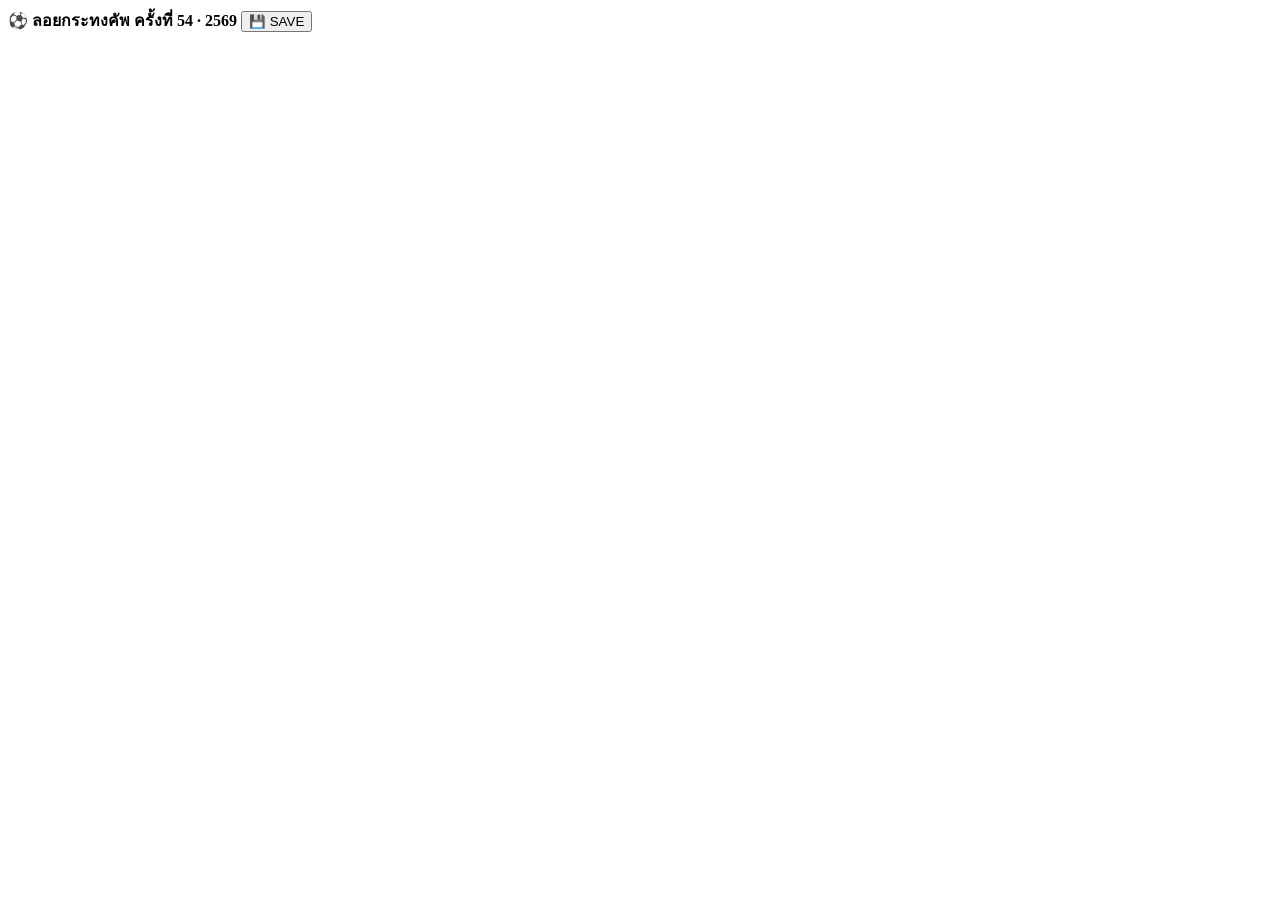
==== web/index.html @ 46dd85cf "Add tournament web app entry point" ====
<!doctype html>
<html lang="th">
<head>
<meta charset="utf-8">
<meta name="viewport" content="width=device-width,initial-scale=1">
<title>ลอยกระทงคัพ 54</title>
<meta name="theme-color" content="#0b6b5f">
<link rel="manifest" href="manifest.webmanifest">
<link rel="icon" href="assets/icons/icon-192.png">
<link rel="apple-touch-icon" href="assets/icons/icon-192.png">
<link rel="stylesheet" href="css/app.css">
<link rel="stylesheet" href="css/savebar.css">
</head>
<body>
<header>
  <b id="hd">⚽ ลอยกระทงคัพ ครั้งที่ 54 · 2569</b>
  <span class="hr">
    <span id="st"></span>
    <button id="saveBtn" type="button" title="บันทึก (Ctrl+S)">💾 SAVE</button>
  </span>
</header>
<nav id="nav"></nav>
<main id="app"></main>
<div id="pr"></div>
<div id="toast" role="status" aria-live="polite"></div>
<script src="config.js"></script>
<script src="js/data/seed-data.js"></script>
<script src="js/core/state.js"></script>
<script src="js/data/doc-forms.js"></script>
<script src="js/core/mutations.js"></script>
<script src="js/views/menu-teams-draw.js"></script>
<script src="js/views/program.js"></script>
<script src="js/views/registry-lineup.js"></script>
<script src="js/views/disciplinary-docs.js"></script>
<script src="js/core/print.js"></script>
<script src="js/core/images-cover.js"></script>
<script src="js/views/projector.js"></script>
<script src="js/views/results-home.js"></script>
<script src="js/views/settings.js"></script>
<script src="js/core/shift-dates.js"></script>
<script src="js/core/router.js"></script>
<script src="js/core/sync.js"></script>
<script src="js/core/savebar.js"></script>
<script src="js/core/events.js"></script>
<script src="js/core/pwa.js"></script>
<script src="js/core/boot.js"></script>
</body>
</html>
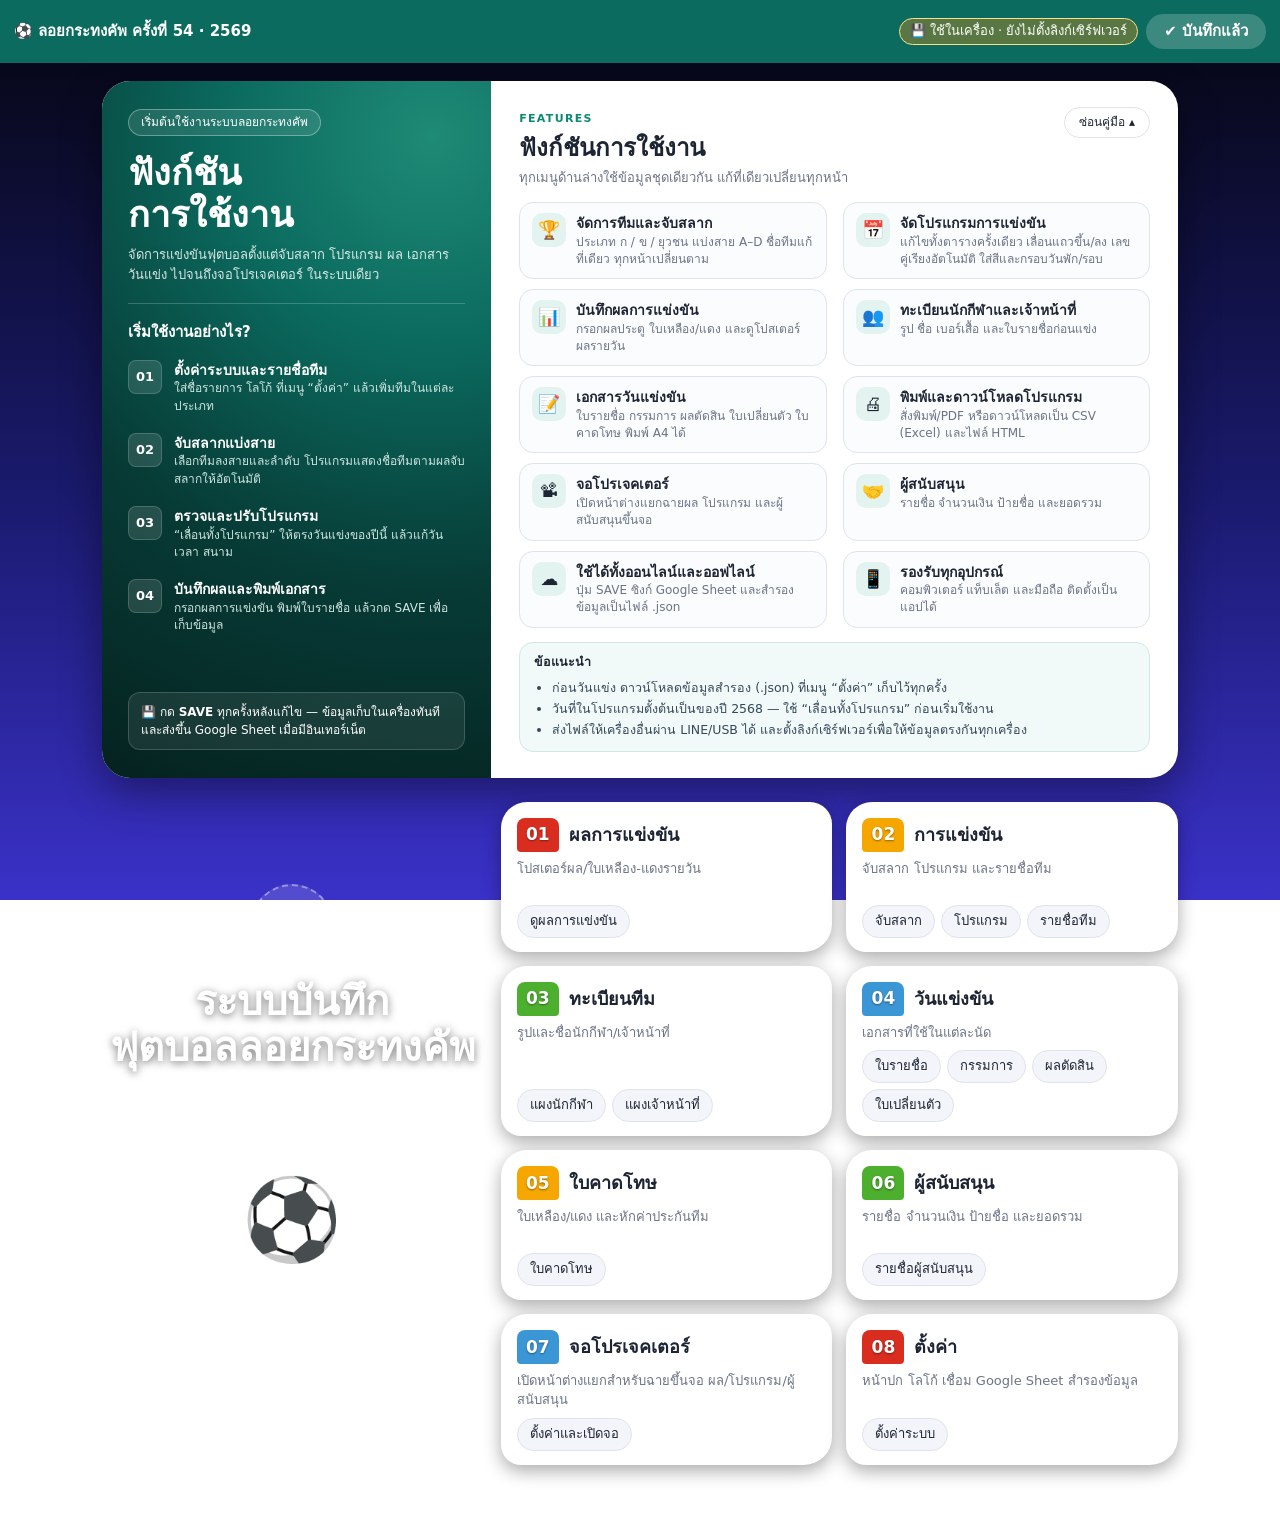
==== commit aa420d1b: "Load restored 2026 event data" ====
--- a/web/index.html
+++ b/web/index.html
@@ -23,11 +23,15 @@
 <main id="app"></main>
 <div id="pr"></div>
 <div id="toast" role="status" aria-live="polite"></div>
+
+<!-- 1) ตั้งค่า + ข้อมูลตั้งต้น -->
 <script src="config.js"></script>
-<script src="js/data/seed-data.js"></script>
+<script src="js/data/current-data.js"></script>
+<!-- 2) แกนระบบ (state / ฟอร์ม / การแก้ไขข้อมูล) -->
 <script src="js/core/state.js"></script>
 <script src="js/data/doc-forms.js"></script>
 <script src="js/core/mutations.js"></script>
+<!-- 3) หน้าจอ -->
 <script src="js/views/menu-teams-draw.js"></script>
 <script src="js/views/program.js"></script>
 <script src="js/views/registry-lineup.js"></script>
@@ -38,11 +42,13 @@
 <script src="js/views/results-home.js"></script>
 <script src="js/views/settings.js"></script>
 <script src="js/core/shift-dates.js"></script>
-<script src="js/core/router.js"></script>
+<script src="js/core/router.js"></script>   <!-- ต้องอยู่หลังไฟล์ views ทั้งหมด (อ้างอิงฟังก์ชันหน้าจอ) -->
+<!-- 4) บันทึก / ซิงก์ / ออฟไลน์ -->
 <script src="js/core/sync.js"></script>
 <script src="js/core/savebar.js"></script>
 <script src="js/core/events.js"></script>
 <script src="js/core/pwa.js"></script>
+<!-- 5) เริ่มระบบ -->
 <script src="js/core/boot.js"></script>
 </body>
 </html>
--- a/web/css/app.css
+++ b/web/css/app.css
@@ -0,0 +1,105 @@
+:root{--bg:#f6f7fb;--c:#fff;--t:#1d2433;--m:#6b7385;--p:#0b6b5f;--l:#dfe3ec;--r:#d92d20}
+*{box-sizing:border-box}body{margin:0;font:15px/1.45 Sarabun,"Noto Sans Thai",system-ui,sans-serif;background:var(--bg);color:var(--t)}
+header{display:flex;justify-content:space-between;gap:8px;flex-wrap:wrap;align-items:center;padding:10px 14px;background:var(--p);color:#fff;position:sticky;top:0;z-index:5}
+#st{font-size:13px;background:#0003;padding:3px 10px;border-radius:99px}
+nav{display:flex;gap:6px;padding:8px 12px;overflow-x:auto}nav button,.chips button{border:1px solid var(--l);background:var(--c);padding:7px 14px;border-radius:99px;font:inherit;white-space:nowrap}
+button.on{background:var(--p);color:#fff;border-color:var(--p)}
+main{padding:0 12px 40px;max-width:1100px;margin:auto}
+section{background:var(--c);border:1px solid var(--l);border-radius:12px;padding:12px;margin:10px 0}
+h3{margin:0 0 8px}small{color:var(--m);font-weight:400}
+.gs{display:grid;grid-template-columns:repeat(auto-fit,minmax(210px,1fr));gap:10px}.g{display:flex;flex-direction:column;gap:6px}
+select,input{font:inherit;padding:6px 8px;border:1px solid var(--l);border-radius:8px;background:#fff;color:var(--t);width:100%;min-width:0}
+select.dup{border-color:var(--r);background:#fee4e2}
+.z{float:right;font-size:12px;color:var(--m)}.z input{width:48px;padding:2px 4px}
+.cols{display:grid;grid-template-columns:repeat(auto-fit,minmax(240px,1fr));gap:10px}.cols label{display:flex;gap:6px;align-items:center;margin:4px 0}
+.hint{color:var(--m);font-size:13px}.warn{background:#fffaeb;border:1px solid #fedf89;border-radius:10px;padding:8px 12px;margin:8px 0;font-size:13px}
+.tw{overflow-x:auto}table{border-collapse:collapse;width:100%;min-width:880px;background:var(--c)}
+td,th{border-bottom:1px solid var(--l);padding:4px;text-align:left;vertical-align:middle}th{font-size:12px;color:var(--m)}
+td input.s{width:84px}td input[type=date]{width:140px}.sc{white-space:nowrap;width:112px}.sc input{width:44px;text-align:center}
+tr.off{opacity:.45}tr.note td{background:#eef4ff}i.ph{color:var(--m)}i.off{color:var(--r)}
+.chips,.btns{display:flex;gap:6px;flex-wrap:wrap;margin:8px 0;align-items:center}.chips input{width:150px}.btns button{padding:8px 14px;border-radius:8px;border:1px solid var(--p);background:#fff;color:var(--p);font:inherit}
+th{background:#95B3D7;color:#000}.cp{display:inline-block;min-width:34px;text-align:center;font-weight:700;padding:2px 6px;border-radius:4px}.ac{white-space:nowrap}.ac button,.ed button{border:1px solid var(--l);background:#fff;border-radius:6px;padding:3px 8px;font:inherit;cursor:pointer}tr.ed td{background:#eaf3ff}tr.ed select{width:auto;padding:4px}.nb{display:inline-flex;min-width:26px;height:26px;border-radius:13px;align-items:center;justify-content:center;font-weight:700;font-size:13px;margin-right:6px;flex:none;color:#000}.sl,.tr,.pn,.lr{display:flex;align-items:center;gap:4px;margin:3px 0}.sl select,.pn input{flex:1}.tr>span:first-of-type,.lr span{flex:1}.lr select{width:64px}nav{flex-wrap:wrap}.gl{font-size:12px;color:var(--m);margin:0 2px 0 8px;align-self:center}.fg{display:grid;grid-template-columns:repeat(auto-fit,minmax(200px,1fr));gap:8px}.fg label,.gs>label{font-size:13px;color:var(--m)}textarea{width:100%;min-height:60px;font:inherit;border:1px solid var(--l);border-radius:8px;padding:6px}.tr button{border:1px solid var(--l);background:#fff;border-radius:6px;padding:2px 6px}#pr{display:none;background:#fff;color:#000;font-size:12px;-webkit-print-color-adjust:exact;print-color-adjust:exact}body.printing>*:not(#pr){display:none!important}body.printing #pr{display:block}@media print{body>*:not(#pr){display:none!important}#pr{display:block}}.pth{text-align:center;margin-bottom:6px}.pgrid{display:grid;gap:10px}.phd{font-weight:700;padding:3px 6px;border:1px solid #000}.pt{border-collapse:collapse;width:100%;min-width:0}.pt td,.pt th{border:1px solid #000;padding:1px 4px;font-size:11.5px;height:5.6mm;text-align:left}.pt th{background:#fff;color:#000}.pt td:nth-child(n+3),.pt th:nth-child(n+3),.pt td:first-child,.pt th:first-child{width:9mm;text-align:center}.ps{font-size:11px;margin-top:4px}.th{display:inline-flex;width:38px;height:48px;border:1px dashed #999;border-radius:6px;align-items:center;justify-content:center;overflow:hidden;background:#fff;cursor:pointer;flex:none}.th img{width:100%;height:100%;object-fit:cover}.sf{display:flex;align-items:flex-end;gap:6px}.sf label{flex:1}.sf .th{width:56px;height:70px}.ac button{padding:1px 5px}.lr .jn{width:60px;flex:none}.tg{border:1px solid #F97316;background:#fff;color:#F97316;border-radius:6px;padding:2px 8px;font:inherit;font-size:12px}.tg.on{background:#F97316;color:#fff}.pt th{font-size:10px}.lgw{position:relative;display:block;flex:none;width:30px;height:30px}.lgt{display:flex;width:30px;height:30px;border:1px dashed #999;border-radius:6px;align-items:center;justify-content:center;overflow:hidden;background:#fff;cursor:pointer;font-size:14px}.lgt img{width:100%;height:100%;object-fit:contain}.lgx{position:absolute;top:-6px;right:-6px;width:15px;height:15px;border:0;border-radius:50%;background:#d92d20;color:#fff;font-size:9px;line-height:15px;padding:0;cursor:pointer}.lgw.big,.lgw.big .lgt{width:64px;height:64px}.hl{height:30px;width:30px;object-fit:contain;vertical-align:middle;margin-right:8px;border-radius:6px;background:#fff}.cvg{display:flex;gap:10px;flex-wrap:wrap;align-items:flex-end}.cvg label{font-size:13px;color:var(--m)}.mc{background:#fff;border:1px solid var(--l);border-radius:12px;padding:8px 10px}.mh{display:flex;justify-content:space-between;align-items:center;font-size:12px;color:var(--m);margin-bottom:6px;gap:6px}.mt{display:grid;grid-template-columns:1fr auto 1fr;gap:8px;align-items:center}.mt .tm{display:flex;align-items:center;gap:6px;min-width:0;font-weight:500}.mt .tm:last-child{justify-content:flex-end;text-align:right}.mt .tm img{width:26px;height:26px;object-fit:contain;flex:none;border-radius:4px}.mt .tm.w{font-weight:800}.ms{display:flex;align-items:center;gap:4px;font-size:20px;font-weight:700}.ms input{width:46px;text-align:center;font-size:18px;font-weight:700;padding:3px}.ms.vs{color:var(--m);font-size:14px}.mv{font-size:12px;color:var(--m);margin-top:6px;display:flex;justify-content:space-between;gap:6px;flex-wrap:wrap}.bdg{display:inline-block;padding:1px 8px;border-radius:99px;font-size:11px;border:1px solid}.dh{display:flex;align-items:baseline;gap:8px;flex-wrap:wrap}.stt{display:flex;gap:10px;flex-wrap:wrap;margin:8px 0}.stt div{background:#fff;border:1px solid var(--l);border-radius:10px;padding:6px 14px;font-size:13px;color:var(--m)}.stt b{display:block;font-size:20px;color:var(--t)}.rb{background:#eef0f4;border-radius:10px;padding:6px 12px;font-weight:600;font-size:13px;margin-top:8px}.ps{--pf:14px;font-size:var(--pf);width:100%;max-width:560px;margin:14px auto;border-radius:18px;overflow:hidden;background:linear-gradient(180deg,#fff3d6,#f4dca4);position:relative;padding:1em 1em 1.2em;box-shadow:0 6px 24px #0003;color:#2b2d5a;text-align:center}
+.ps.pp{max-width:none;width:100%;--pf:18.3px;margin:0;border-radius:0;box-shadow:none}
+.pg{width:194mm;height:281mm;overflow:hidden;page-break-after:always;break-after:page;background:linear-gradient(180deg,#fff3d6,#f4dca4)}.pg:last-child{page-break-after:auto;break-after:auto}
+.ps-h{display:grid;grid-template-columns:5.4em 1fr 5.4em;align-items:start;gap:.4em}
+.ps-org{font-size:.78em;font-weight:700;color:#3b4a7a;line-height:1.1;margin-bottom:.15em}
+.ps-lg{width:5em;height:5em;object-fit:contain;border-radius:50%;background:#fff;display:block;margin:0 auto}.ps-lg.e{background:#ffffff66;border:.1em dashed #0003}
+.ps-t{font-size:2.1em;font-weight:800;line-height:1.1;color:#2f8fe0;text-shadow:-.05em -.05em 0 #fff,.05em -.05em 0 #fff,-.05em .05em 0 #fff,.05em .05em 0 #fff,0 .1em .14em #0004}
+.ps-v{font-size:1.05em;font-weight:700;color:#2b2d5a;text-shadow:-.04em -.04em 0 #fff,.04em -.04em 0 #fff,-.04em .04em 0 #fff,.04em .04em 0 #fff;margin-top:.1em}
+.ps-d{font-size:1.45em;font-weight:800;color:#5b21b6;text-shadow:-.04em -.04em 0 #fff,.04em -.04em 0 #fff,-.04em .04em 0 #fff,.04em .04em 0 #fff;margin-top:.1em}
+.ps-c{margin-top:.9em;border-radius:1.1em;padding:.5em .6em .9em;position:relative;overflow:hidden;text-align:center;--c1:#C7D2FE;--c2:#6366F1;--c3:#E0E7FF;background:radial-gradient(circle at 94% 6%,var(--c3) 0 13%,transparent 14%),radial-gradient(circle at 5% 97%,var(--c3) 0 11%,transparent 12%),repeating-linear-gradient(135deg,rgba(255,255,255,.26) 0 .7em,transparent .7em 1.7em),linear-gradient(160deg,var(--c1),var(--c2));box-shadow:inset 0 0 0 .12em #fff8}
+.ps-c::after{content:'⚽';position:absolute;right:.3em;bottom:-.2em;font-size:5em;opacity:.13;pointer-events:none}
+.ps-c.k-ก{--c1:#FFE27A;--c2:#F2A900;--c3:#FFF4C2}.ps-c.k-ข{--c1:#8BE8AB;--c2:#1E9E57;--c3:#DDF9E8}.ps-c.k-ย{--c1:#FFB9EA;--c2:#D63A9B;--c3:#FFE5F7}
+.ps-ct{font-size:1.9em;font-weight:800;line-height:1.1;margin:.05em 0 .3em;color:#FFE58A;text-shadow:.04em .04em 0 #B7791F,.08em .08em 0 #8a5a0a,0 .14em .2em #0007,-.03em -.03em 0 #fff8}
+.ps-m{margin-top:.5em;position:relative;z-index:1}.ps-cap{font-size:.72em;color:#fff;font-weight:700;text-shadow:0 .05em .12em #0007;text-align:left;margin:0 0 .15em .4em}
+.ps-b{display:grid;grid-template-columns:1fr 2.3em 1fr;align-items:center;background:#ffffffdd;border-radius:.7em;padding:.35em .4em;gap:.35em}.ps-tm{display:flex;flex-direction:column;align-items:center;justify-content:flex-start;gap:.2em;text-align:center;min-width:0}
+.ps-n{text-align:center;font-weight:800;font-size:1.12em;line-height:1.15;word-break:break-word;color:#1f2547}.ps-n i{font-weight:500;opacity:.6}
+.ps-vs{width:2.2em;height:2.2em;border-radius:50%;background:#111;color:#fff;font-weight:900;display:grid;place-items:center;font-size:.85em}
+.ps-tl{width:3.6em;height:3.6em;border-radius:50%;background:#fff;display:grid;place-items:center;overflow:hidden;border:.06em solid #0002;opacity:1}.ps-tl img{width:100%;height:100%;object-fit:contain}.ps-tl.e{opacity:.5;font-size:1.2em}
+.ps-s{display:grid;grid-template-columns:1fr auto 1fr;align-items:start;margin-top:.25em;gap:.3em}
+.ps-sc,.ps-pn,.ps-cn{color:#3b4a7a;-webkit-text-stroke:.16em #fff;paint-order:stroke fill;font-weight:900;white-space:nowrap}.ps-sc{font-size:3.3em;line-height:1.05}.ps-sc.nr{font-size:1.7em;opacity:.55;padding-top:.3em}.ps-pn{font-size:1.7em;line-height:1;margin-top:-.1em}
+.ps-cd{display:flex;gap:.35em;align-items:flex-start;padding-top:.2em}.ps-cd.l{justify-content:flex-end}.ps-cd.r{justify-content:flex-start}
+.ps-cb{display:flex;flex-direction:column;align-items:center;min-width:2.4em}.ps-sq{width:2.3em;height:2.3em;box-shadow:0 .08em .15em #0004}.ps-sq.y{background:#FFF200}.ps-sq.r{background:#FF2D20}.ps-cn{font-size:1.7em;line-height:1.05}
+.ps-e{display:grid;grid-template-columns:repeat(4,1fr);gap:.3em;background:#ffffffee;border-radius:.6em;padding:.4em;margin-top:.35em;font-size:.82em;text-align:left}.ps-e label{display:flex;flex-direction:column;font-size:.85em;color:#555}.ps-e input{width:100%;padding:.25em .3em;font-size:1.1em}
+body.mn{background:linear-gradient(180deg,#05050f 0%,#1a1a6e 55%,#3a31c8 100%) fixed;min-height:100vh}body.mn nav{display:none}body.mn main{max-width:1100px}
+.mn-w{display:grid;grid-template-columns:minmax(220px,.9fr) 1.6fr;gap:18px;align-items:center;padding:18px 0 28px;color:#fff}
+.mn-l{text-align:center}.mn-org{width:84px;height:84px;object-fit:contain;border-radius:50%;background:#fff;display:block;margin:0 auto 10px}.mn-org.e{display:grid;place-items:center;font-size:34px;border:2px dashed #fff6;background:#ffffff22}
+.mn-t{font-size:clamp(26px,5vw,40px);font-weight:800;line-height:1.15;margin:6px 0 16px;text-shadow:0 2px 8px #0008}
+.mn-big{width:min(280px,70%);aspect-ratio:1;object-fit:contain;display:block;margin:0 auto;border-radius:50%;background:#ffffff14}.mn-big.e{display:grid;place-items:center;font-size:80px;border:2px dashed #fff5}
+.mn-s{font-size:13px;opacity:.75;margin-top:10px}.mn-s a{color:#fff;text-decoration:underline;cursor:pointer}
+.mn-g{display:grid;grid-template-columns:repeat(2,1fr);gap:14px}
+.mn-c{background:#fff;color:var(--t);border-radius:26px 22px 28px 20px;padding:16px 16px 14px;min-height:150px;display:flex;flex-direction:column;gap:8px;box-shadow:0 6px 18px #0005;cursor:pointer;transition:transform .12s,box-shadow .12s;text-align:left;border:0;font:inherit;position:relative}
+.mn-c:hover,.mn-c:focus-visible{transform:translateY(-3px);box-shadow:0 10px 24px #0007;outline:3px solid #ffd54a}
+.mn-h{display:flex;align-items:center;gap:10px}.mn-n{min-width:42px;height:34px;border-radius:8px 8px 4px 4px;color:#fff;font-weight:800;font-size:17px;display:grid;place-items:center;text-shadow:0 1px 2px #0006;flex:none}
+.mn-n.a{background:#D92D20}.mn-n.b{background:#F5A700}.mn-n.c{background:#4CAF2E}.mn-n.d{background:#3B96D6}
+.mn-ti{font-weight:800;font-size:18px;line-height:1.2}.mn-d{font-size:13px;color:var(--m)}
+.mn-o{display:flex;gap:6px;flex-wrap:wrap;margin-top:auto}.mn-o button{border:1px solid var(--l);background:#f3f5fa;border-radius:99px;padding:6px 12px;font:inherit;font-size:13px;cursor:pointer;color:var(--t)}.mn-o button:hover{background:var(--p);color:#fff;border-color:var(--p)}
+@media(min-width:761px){.mn-c:last-child:nth-child(odd){grid-column:1/-1}}
+@media(max-width:760px){.mn-w{grid-template-columns:1fr}.mn-big{width:150px}.mn-g{grid-template-columns:1fr}.mn-c{min-height:0}}
+@media print{body.mn{background:#fff}}
+@media screen{.tw tr.sn td{border-bottom:1px dotted #d3d9e6}.tw tr.de td{border-bottom:2px solid #8fa8cf}}
+tr.gap td{padding:0;border:0;background:transparent;height:14px;text-align:center;line-height:14px}tr.gap .gp{font-size:11px;opacity:.35;transition:opacity .12s}tr.gap:hover .gp,tr.gap:focus-within .gp{opacity:1}tr.gap button{font-size:11px;padding:1px 8px;margin:0 3px;border-radius:99px}@media(hover:none){tr.gap .gp{opacity:.8}}@media print{tr.gap{display:none}}
+
+body.scr{background:linear-gradient(180deg,#05050f 0%,#1a1a6e 55%,#3a31c8 100%) fixed;color:#fff;overflow:hidden;height:100vh}body.scr header,body.scr nav{display:none}body.scr main{max-width:none;padding:0;height:100vh}
+.sc-root{font-size:min(1.9vw,3.3vh);height:100vh;display:flex;flex-direction:column;padding:2.2vh 2.4vw 1.6vh;animation:scf .5s ease}@keyframes scf{from{opacity:0}to{opacity:1}}
+.sc-h{display:flex;align-items:center;gap:1em;margin-bottom:.8em}.sc-h img,.sc-h .e{width:3.4em;height:3.4em;object-fit:contain;border-radius:50%;background:#fff;flex:none}.sc-h .e{background:#ffffff22;border:.08em dashed #fff6}
+.sc-ht{flex:1;min-width:0}.sc-ht b{display:block;font-size:1.7em;line-height:1.15;text-shadow:0 .08em .3em #0008}.sc-ht span{opacity:.85;font-size:1em}
+.sc-g{flex:1;min-height:0;display:grid;grid-template-columns:1fr 1fr;grid-auto-rows:1fr;gap:.8em}
+.sc-c{background:#fff;color:#1d2433;border-radius:1.4em 1.1em 1.5em 1em;padding:.7em .9em;display:flex;flex-direction:column;justify-content:space-between;min-height:0;box-shadow:0 .3em 1em #0006}
+.sc-c.w{grid-column:1/-1;background:#d9d9d9;align-items:center;justify-content:center;font-size:1.3em;font-weight:800;text-align:center}
+.sc-cap{font-size:.78em;color:#6b7385;display:flex;flex-wrap:wrap;gap:.3em .7em;align-items:center}.sc-cp{padding:.05em .7em;border-radius:99px;color:#1d2433;font-weight:800}
+.sc-b{display:grid;grid-template-columns:1fr auto 1fr;align-items:center;gap:.5em;flex:1}.sc-tm{display:flex;flex-direction:column;align-items:center;gap:.25em;text-align:center;font-weight:800;line-height:1.15;min-width:0}
+.sc-tl{width:3.6em;height:3.6em;border-radius:50%;background:#fff;display:grid;place-items:center;overflow:hidden;border:.06em solid #0002}.sc-tl img{width:100%;height:100%;object-fit:contain}.sc-tl.e{opacity:.45;font-size:1.3em}
+.sc-sc{font-size:2.6em;font-weight:800;white-space:nowrap;color:#0b3a8f}.sc-sc.nr{font-size:1.1em;color:#6b7385}.sc-pn{text-align:center;font-size:.8em;color:#6b7385;margin-top:-.4em}
+.sc-cd{display:flex;gap:.8em;min-height:1.1em;font-weight:800;font-size:.85em}.sc-cd span{display:inline-flex;align-items:center;gap:.25em}.sc-cd i{display:inline-block;width:.7em;height:1em;border-radius:.12em}.sc-cd .y i{background:#F5C400}.sc-cd .r i{background:#D92D20}.sc-cd .rt{margin-left:auto}
+.sc-tb{flex:1;min-height:0;background:#fff;color:#1d2433;border-radius:1.2em;overflow:hidden;box-shadow:0 .3em 1em #0006;display:flex;flex-direction:column}
+.sc-tb table{width:100%;border-collapse:collapse;font-size:1em}.sc-tb th{background:#95B3D7;padding:.4em .5em;text-align:center;font-size:1em;color:#1d2433}.sc-tb td{padding:.4em .6em;border-bottom:1px solid #e3e6ee}.sc-tb td.n{text-align:center;width:3em;color:#6b7385}.sc-tb td.a{text-align:right;font-weight:800;white-space:nowrap}
+.sc-tot{margin-top:.7em;text-align:right;font-size:1.5em;font-weight:800;text-shadow:0 .08em .3em #0008}
+.sc-cv{flex:1;display:grid;place-items:center;text-align:center}.sc-cv img.big{width:min(42vh,30vw);height:min(42vh,30vw);object-fit:contain;border-radius:50%;background:#ffffff14}.sc-cv .t{font-size:3.2em;font-weight:800;line-height:1.15;text-shadow:0 .06em .3em #000a;margin:.2em 0}.sc-cv .s{font-size:1.4em;opacity:.9}
+.sc-f{display:flex;justify-content:space-between;align-items:center;margin-top:.7em;font-size:.75em;opacity:.8}.sc-dots{display:flex;gap:.4em}.sc-dots i{width:.7em;height:.7em;border-radius:50%;background:#fff5}.sc-dots i.on{background:#ffd54a}
+.sc-gg{flex:1;min-height:0;display:grid;grid-auto-rows:1fr;gap:.8em}
+.sc-gc{background:#fff;color:#1d2433;border-radius:1.2em 1em 1.3em .9em;overflow:hidden;display:flex;flex-direction:column;box-shadow:0 .3em 1em #0006;min-height:0}
+.sc-gt{text-align:center;font-weight:800;font-size:1.2em;padding:.15em 0}
+.sc-gr{display:flex;align-items:center;gap:.6em;padding:.15em .8em;flex:1;border-bottom:1px solid #e3e6ee;font-weight:700;min-height:0}.sc-gr:last-child{border-bottom:0}.sc-gr.em{color:#9aa1b1;font-weight:500}
+.sc-gr b{min-width:1.6em;height:1.6em;border-radius:50%;display:grid;place-items:center;font-size:.85em;flex:none}.sc-gr img,.sc-gr .ni{width:1.9em;height:1.9em;object-fit:contain;border-radius:50%;flex:none}.sc-gr .ni{background:#eef0f4}
+.sc-empty{flex:1;display:grid;place-items:center;font-size:1.6em;opacity:.8}
+.sc-pv{position:relative;width:100%;max-width:640px;aspect-ratio:16/9;border:3px solid var(--l);border-radius:10px;overflow:hidden;background:#000}.sc-pv iframe{width:100%;height:100%;border:0}
+
+.gd{display:grid;grid-template-columns:minmax(260px,.85fr) 1.5fr;border-radius:28px;overflow:hidden;box-shadow:0 14px 40px #0006;margin:18px 0 6px;background:#fff;color:var(--t)}
+.gd-l{background:radial-gradient(circle at 85% 8%,#1f8a76 0,#0b6b5f 28%,#073b36 62%,#05221f 100%);color:#fff;padding:28px 26px;display:flex;flex-direction:column;gap:10px}
+.gd-bd{align-self:flex-start;font-size:12px;border:1px solid #ffffff55;background:#ffffff1a;border-radius:99px;padding:4px 12px}
+.gd-l h2{font-size:clamp(26px,4vw,36px);line-height:1.15;margin:6px 0 0;font-weight:800}.gd-l p{font-size:13px;opacity:.85;margin:0;line-height:1.55}
+.gd-hr{height:1px;background:#ffffff33;margin:8px 0}.gd-l h3{font-size:15px;margin:0 0 2px}
+.gd-st{display:flex;gap:12px;align-items:flex-start;margin:4px 0}.gd-st b{flex:none;width:34px;height:34px;border-radius:8px;background:#ffffff1f;border:1px solid #ffffff2a;display:grid;place-items:center;font-size:13px}
+.gd-st strong{display:block;font-size:14px}.gd-st small{display:block;font-size:12px;color:#cfe6e1;line-height:1.45}
+.gd-nt{margin-top:auto;border:1px solid #ffffff2a;background:#ffffff14;border-radius:12px;padding:10px 12px;font-size:12px;line-height:1.5}
+.gd-r{padding:26px 28px;display:flex;flex-direction:column;gap:14px}.gd-rh{display:flex;justify-content:space-between;gap:12px;align-items:flex-start}
+.gd-ey{font-size:11px;letter-spacing:.12em;color:#0b8a73;font-weight:700}.gd-rh h2{margin:2px 0 4px;font-size:24px}.gd-rh p{margin:0;font-size:13px;color:var(--m)}
+.gd button,.gd-s button{border:1px solid var(--l);background:#fff;border-radius:99px;padding:6px 14px;font:inherit;font-size:12px;cursor:pointer;color:var(--t);white-space:nowrap}.gd button:hover,.gd-s button:hover{background:var(--p);color:#fff;border-color:var(--p)}
+.gd-fg{display:grid;grid-template-columns:repeat(2,1fr);gap:10px 16px}
+.gd-f{display:flex;gap:10px;align-items:flex-start;border:1px solid var(--l);border-radius:14px;padding:10px 12px;background:#fbfcfe}.gd-f>span{flex:none;width:34px;height:34px;border-radius:10px;background:#e3f4f0;display:grid;place-items:center;font-size:18px}
+.gd-f strong{display:block;font-size:14px}.gd-f small{display:block;font-size:12px;color:var(--m);line-height:1.45}
+.gd-tp{border:1px solid #cfe9e3;background:#f1faf8;border-radius:14px;padding:10px 14px;font-size:12.5px}.gd-tp ul{margin:6px 0 0;padding-left:18px;line-height:1.7;color:#35475a}
+.gd-s{display:flex;justify-content:space-between;align-items:center;margin:18px 0 6px;padding:8px 16px;border-radius:99px;background:#ffffffee;color:var(--t);font-weight:700;font-size:14px}
+@media(max-width:760px){.gd{grid-template-columns:1fr}.gd-fg{grid-template-columns:1fr}.gd-r,.gd-l{padding:20px 18px}}
+@media print{.gd,.gd-s{display:none}}
--- a/web/css/savebar.css
+++ b/web/css/savebar.css
@@ -0,0 +1,19 @@
+/* ปุ่ม SAVE · แถบสถานะ · ข้อความแจ้งเตือน */
+header .hr{display:flex;align-items:center;gap:8px;flex-wrap:wrap}
+#st{max-width:60vw}
+#st.off{background:#b4231855}
+#st.warn{background:#f7900955}
+#st.ok{background:#12b76a55}
+#saveBtn{border:0;border-radius:99px;padding:7px 18px;font:inherit;font-weight:700;color:#fff;background:#ffffff33;cursor:pointer;white-space:nowrap}
+#saveBtn.need{background:#f79009;color:#1d2433;animation:savePulse 1.4s ease-in-out infinite}
+#saveBtn:disabled{opacity:.7;cursor:progress;animation:none}
+@keyframes savePulse{0%,100%{box-shadow:0 0 0 0 #f7900988}50%{box-shadow:0 0 0 7px #f7900900}}
+#toast{position:fixed;left:50%;bottom:18px;transform:translate(-50%,20px);opacity:0;pointer-events:none;background:#1d2433;color:#fff;padding:10px 16px;border-radius:10px;max-width:92vw;font-size:14px;transition:opacity .25s,transform .25s;z-index:60;box-shadow:0 6px 20px #0004}
+#toast.show{opacity:1;transform:translate(-50%,0)}
+#toast.ok{background:#067647}
+#toast.warn{background:#b54708}
+#toast.err{background:#b42318}
+.chk{display:flex;gap:8px;align-items:flex-start;margin:10px 0;font-size:14px}
+.chk input{width:auto;margin-top:3px}
+.btn{display:inline-block;padding:8px 14px;border-radius:8px;border:1px solid var(--p);background:#fff;color:var(--p);cursor:pointer}
+@media print{#toast,#saveBtn{display:none!important}}
